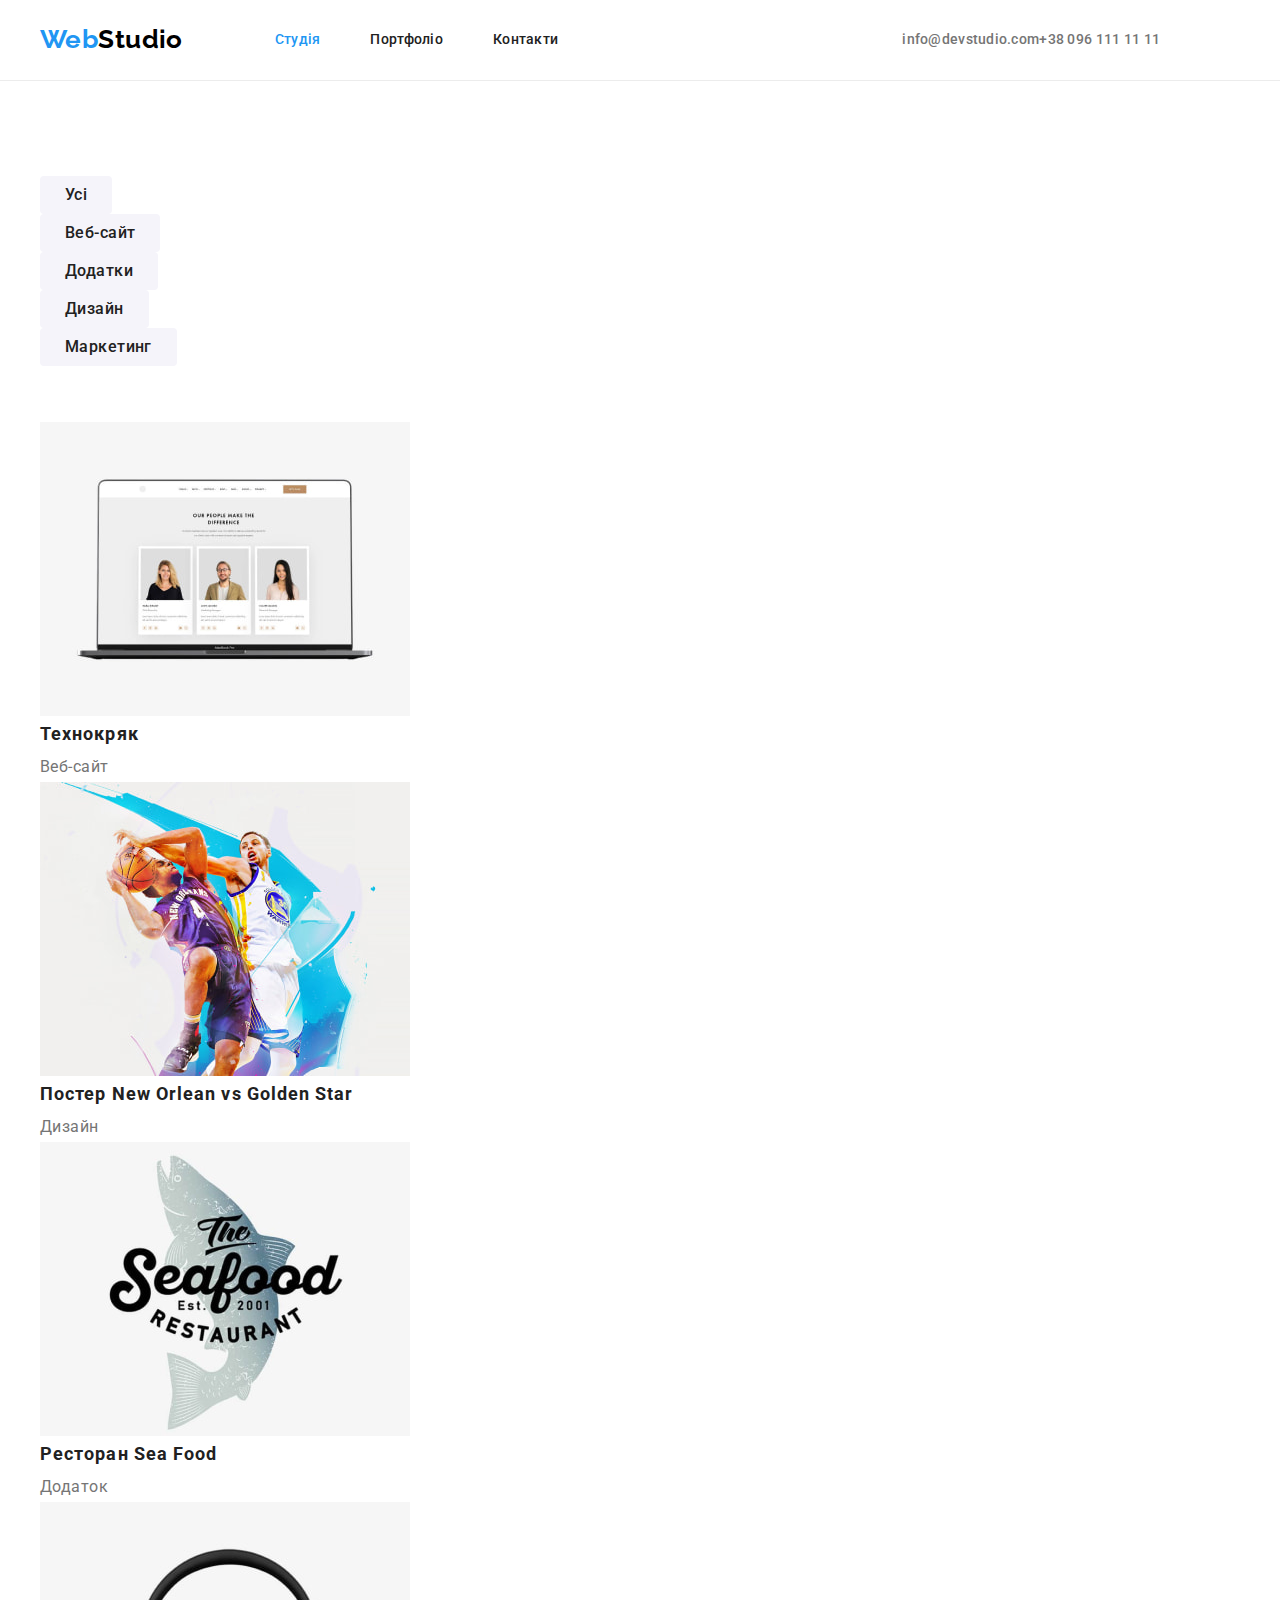
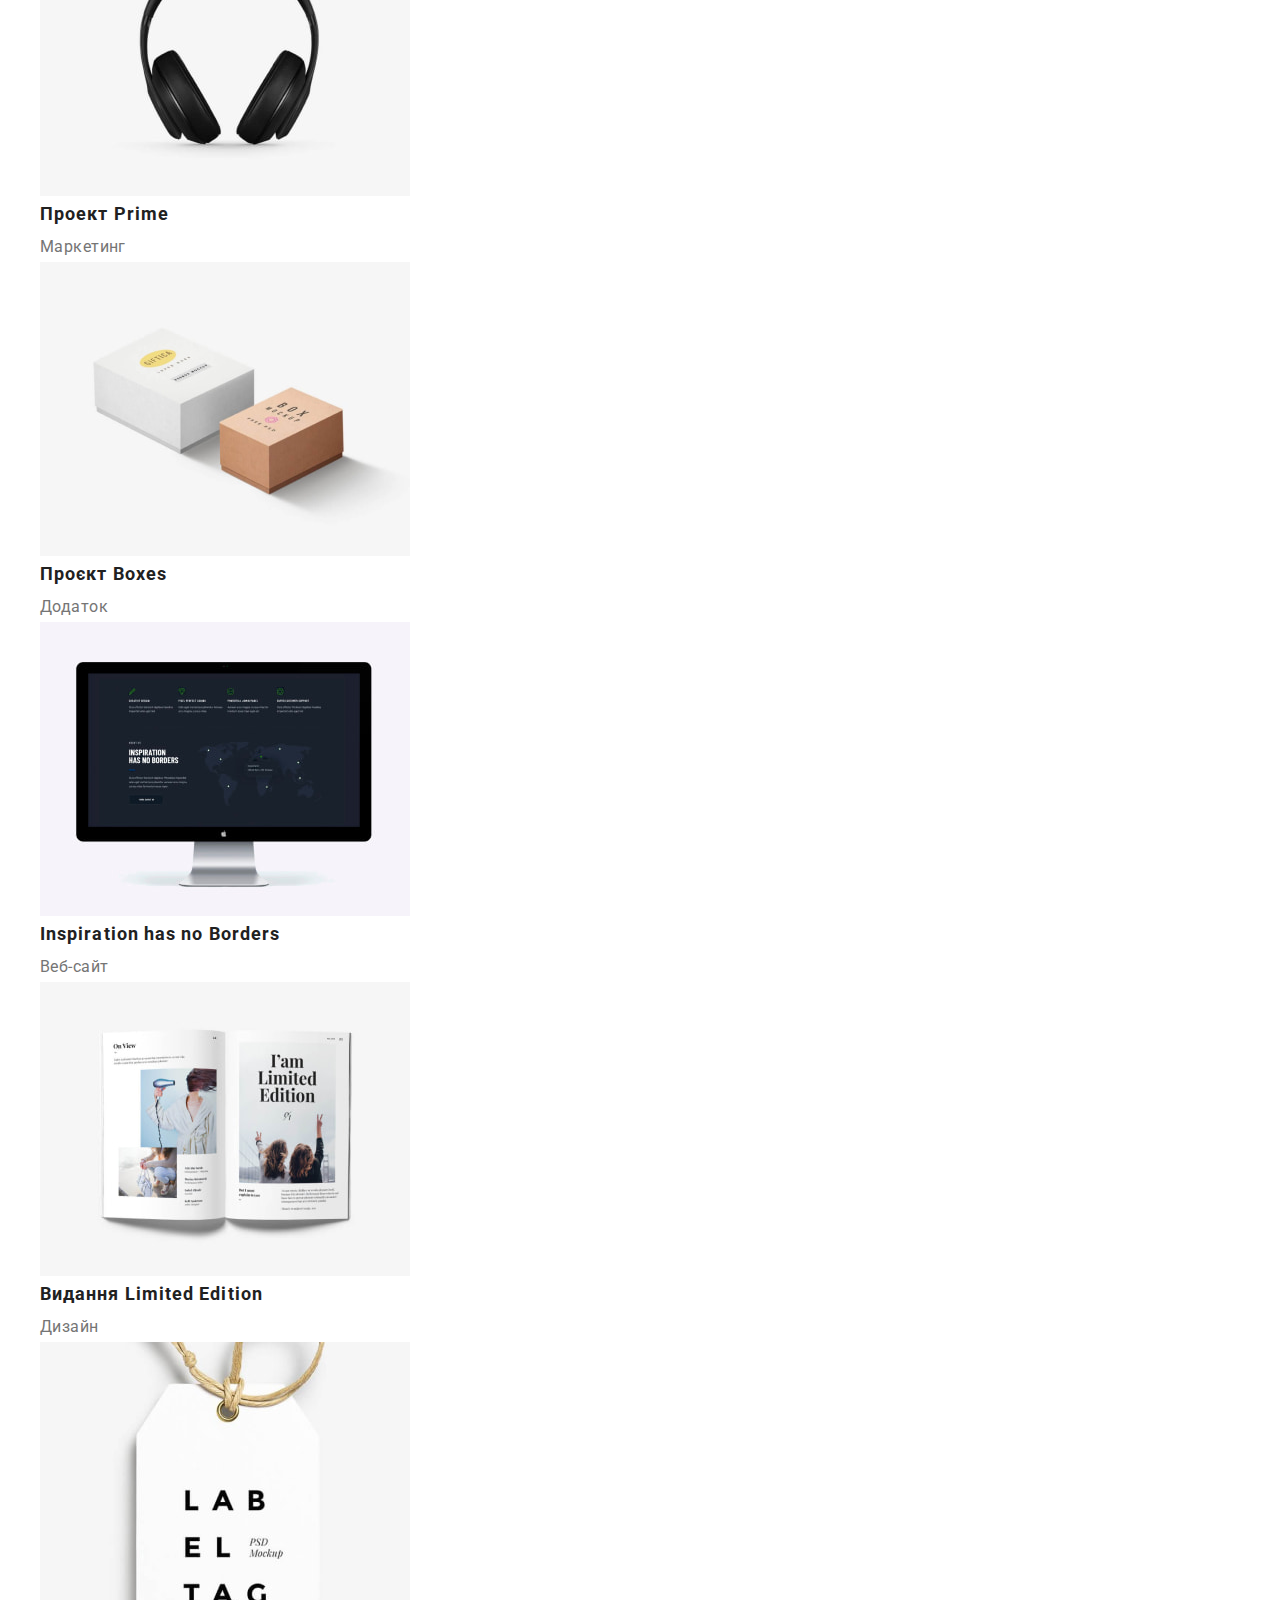
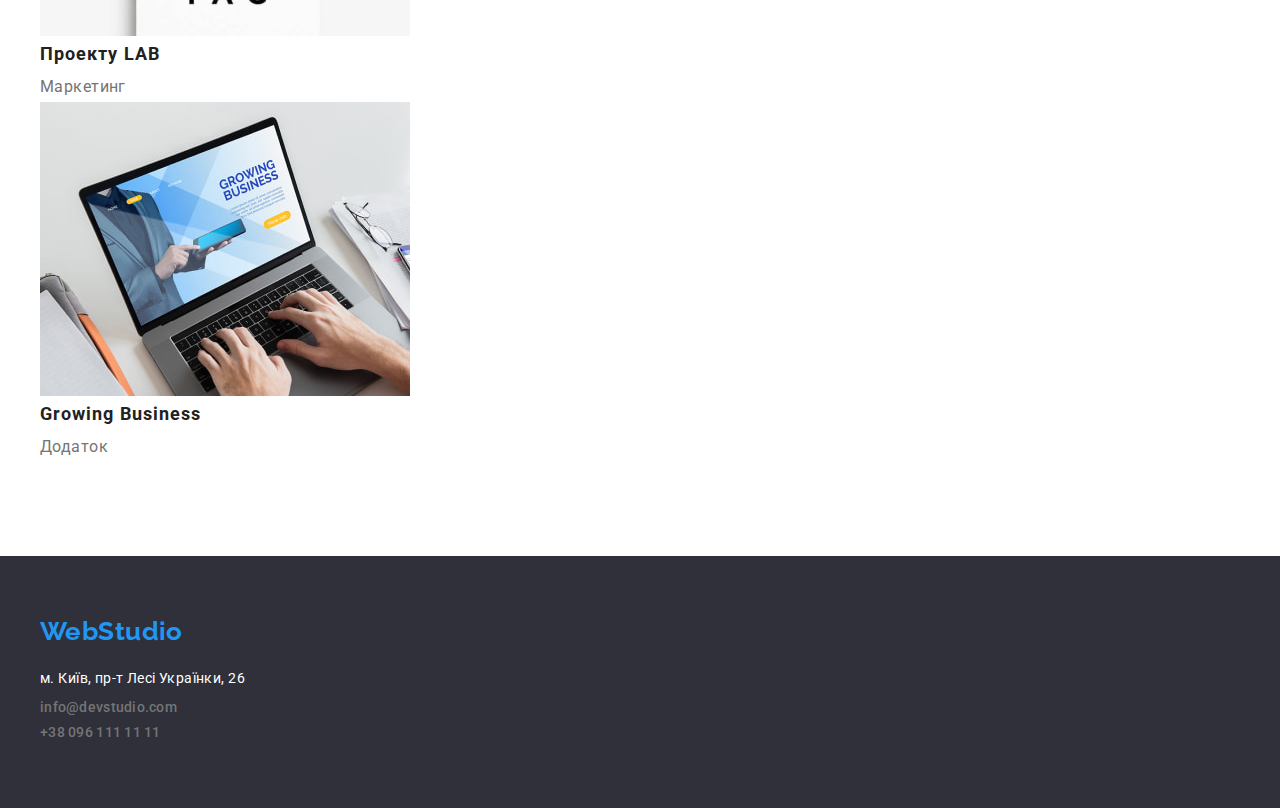
==== portfolio.html @ 32ff59e6 "git commit git push" ====
<!DOCTYPE html>
<html lang="uk-UA">
  <head>
    <meta charset="UTF-8" />
    <meta http-equiv="X-UA-Compatible" content="IE=edge" />
    <meta name="viewport" content="width=device-width, initial-scale=1.0" />
    <title>Portfolio</title>
    <link rel="stylesheet" href="https://cdnjs.cloudflare.com/ajax/libs/modern-normalize/1.1.0/modern-normalize.min.css">
    <link rel="stylesheet" href="./style-css.css" />
    <link rel="preconnect" href="https://fonts.googleapis.com" />
    <link rel="preconnect" href="https://fonts.gstatic.com" crossorigin />
    <link
      href="https://fonts.googleapis.com/css2?family=Raleway:wght@700&family=Roboto:wght@400;500;700;900&display=swap"
      rel="stylesheet"
    />
  </head>
  <body>
    <header class="header">
      <div class="container header-container">
      <nav class="navigation">
       <a href="index.html" class="link logo">Web<span class="header-logo">Studio</a>

        <ul class="list nav-list">
          <li class="nav-list-item"><a href="index.html" class="link nav-link current">Студія</a></li>
          <li class="nav-list-item"><a href="./portfolio.html" class="link nav-link">Портфоліо</a></li>
          <li> <a href="" class="link nav-link">Контакти</a></li>
         </ul> </nav>
                
      <ul class="list contacts-list">
        <li class="contacts-list-item"><a href="mailto:info@devstudio.com" class="link contacts-link">info@devstudio.com</a></li>
        <li><a href="tel:+380961111111" class="link contacts-link">+38 096 111 11 11</a></li>
      </ul>
      </div>
    </header>

    <main>
      <div class="container">
      <h1 class="visually-hidden">приклади робіт</h1>
      <section class="portfolio-section">
        <ul class="list buttons-list">
          <li>
            <button type="button" class="button portfolio-buttons">Усі</button>
          </li>
          <li>
            <button type="button" class="button portfolio-buttons">
              Веб-сайт
            </button>
          </li>
          <li>
            <button type="button" class="button portfolio-buttons">
              Додатки
            </button>
          </li>
          <li>
            <button type="button" class="button portfolio-buttons">
              Дизайн
            </button>
          </li>
          <li>
            <button type="button" class="button portfolio-buttons">
              Маркетинг
            </button>
          </li>
        </ul>

        <ul class="list img-list">
          <li>
            <a href="" class="link">
              <img
                src="./images-portfolio/web-site-tech-kriak.jpg"
                alt="Лого проекту Технокряк - відкритий ноутбук з картинками"
              />
               <h2 class="project-title">Технокряк</h2>
            <p class="project-type">Веб-сайт</p>
            </a>
           
          </li>
          <li>
            <a href="" class="link">
              <img
                src="./images-portfolio/desing-poster.jpg"
                alt="Постер New Orlean vs Golden Star"/> 
                <h2 class="project-title">Постер New Orlean vs Golden Star</h3>
            <p class="project-type">Дизайн</p>
          </a>
           
          </li>
          <li>
            <a href="" class="link">
              <img
                src="./images-portfolio/app-sea-food.jpg"
                alt="Лого ресторану Sea Food - риба"
            />
           <h2 class="project-title">Ресторан Sea Food</h2>
            <p class="project-type">Додаток</p>
          </a>
           
          </li>
          <li>
            <a href="" class="link">
              <img
                src="./images-portfolio/marketing-prime.jpg"
                alt="Лого проекту Prime - навушники"
            />
            <h2 class="project-title">Проект Prime</h2>
            <p class="project-type">Маркетинг</p>
          </a>
            
          </li>
          <li>
            <a href="" class="link">
              <img
                src="./images-portfolio/app-boxes.jpg"
                alt="Лого проекту Boxes - дві коробки"
            /><h2 class="project-title">Проєкт Boxes</h2>
            <p class="project-type">Додаток</p>
          </a>
            
          </li>
          <li>
            <a href="" class="link">
              <img
                src="./images-portfolio/web-site-inspiration.jpg"
                alt="Лого проекту Inspiration has no Borders - монітор"
              />
            <h2 class="project-title">Inspiration has no Borders</h2>
            <p class="project-type">Веб-сайт</p>
            </a>
          </li>
          <li>
            <a href="" class="link">
              <img
                src="./images-portfolio/desing-magazine.jpg"
                alt="Лого видання Limited Edition - розгорнутий випуск журналу"
              />
            <h2 class="project-title">Видання Limited Edition</h2>
            <p class="project-type">Дизайн</p>
            </a>
        
          </li>
          <li>
            <a href="" class="link">
              <img
                src="./images-portfolio/marketing-lab.jpg"
                alt="Лого проекту LAB - бейдж"
              />
            <h2 class="project-title">Проекту LAB</h2>
            <p class="project-type">Маркетинг</p>
            </a>
            
          </li>
          <li>
            <a href="" class="link">
              <img
                src="./images-portfolio/app-growing-bussines.jpg"
                alt="Лого проекту Growing Business - відкритий ноутбук"
              />
            <h2 class="project-title">Growing Business</h2>
            <p class="project-type">Додаток</p>
            </a>
           </li>
        </ul>
        </div>
      </section>
    </main>

   <footer class="footer">
      <div class="container"><a href="./index.html " class="link logo">Web<span class="footer-logo">Studio</span></a>
      <address>
        <ul class="list footer-list">
          <li>
            <a
              href="https://goo.gl/maps/CPtrU1FHBa2aNyZL9"
              target="_blank"
              rel="noopener noreferrer nofollow"
              class="link address-link"
              >м. Київ, пр-т Лесі Українки, 26
            </a>
          </li>
          <li><a href="mailto:info@devstudio.com" class="link contacts-link">info@devstudio.com</a></li>
          <li><a href="tel:+380961111111" class="link contacts-link">+38 096 111 11 11</a></li>
        </ul>
      </address>
    </div>
    </footer>
  </body>
</html>
---- style-css.css ----
:root {
  --main-text-color: #757575;
  --main-title-color: #212121;
  --secondary-elements-color: #2196f3;
  --dark-background-color: #2f303a;
  --header-background-color: #ffffff;
  --dark-text-color: #000000;
  --header-line-color: #ececec;
  --portfolio-buttons-color: #f5f4fa;
  --img-border-color: #eeeeee;
  --active-main-color: #188ce8;
  --feature-background-color: #f5f5f5;
}

html {
  box-sizing: border-box;
}

*,
*::before,
*::after {
  box-sizing: inherit;
}

body {
  font-family: "Roboto", sans-serif;
  letter-spacing: 0.03em;
  background-color: var(--header-background-color);
  color: var(--main-text-color);
  font-size: 14px;
  margin: 0;
}

p,
h1,
h2,
h3,
h4,
h5,
h6 {
  margin: 0;
}

ul {
  margin: 0;
  padding-left: 0;
}

address {
  font-style: normal;
  padding: 0;
  margin: 0;
}

img {
  display: block;
  max-width: 100%;
  height: auto;
}

.link {
  text-decoration: none;
}

.list {
  list-style: none;
  padding: 0;
  margin: 0;
}

.button {
  border: none;
  margin: 0;
}

.container {
  max-width: 1200px;
  margin: 0 auto;
}

.header {
  border-width: 0 0 1px 0;
  border-color: #ececec;
  border-style: solid;
}

.header .logo {
  padding-top: 24px;
  padding-bottom: 24px;
  margin-right: 92px;
}

.logo {
  font-family: "Raleway", sans-serif;
  font-style: normal;
  font-weight: 700;
  font-size: 26px;
  line-height: 1.19;
  display: inline-block;
  color: var(--secondary-elements-color);
}

.header-container {
  display: flex;
  height: 80px;
}

.navigation {
  display: flex;
}

.header-logo {
  color: var(--dark-text-color);
}

.nav-list {
  display: flex;
}

.nav-list .nav-list-item:last-child {
  margin-right: 0;
}

.nav-link {
  font-family: "Roboto", sans-serif;
  font-weight: 500;
  line-height: 1.14;
  letter-spacing: 0.02em;
  color: var(--main-title-color);
  display: block;
  padding-top: 32px;
  padding-bottom: 32px;
}

.nav-link:hover,
.nav-link:focus {
  color: var(--secondary-elements-color);
}

.nav-list-item {
  margin-right: 50px;
}

.current {
  color: var(--secondary-elements-color);
}

.contacts-link {
  display: flex;
  font-family: "Roboto";
  font-style: normal;
  font-weight: 500;
  line-height: 1.14;
  letter-spacing: 0.02em;
  color: var(--main-text-color);
}

.header .contacts-link {
  padding-top: 32px;
  padding-bottom: 32px;
  margin: 0;
}
.contacts-link:hover,
.contacts-link:focus {
  color: var(--secondary-elements-color);
}

.contacts-list {
  display: flex;
  margin-left: 344px;
}

.contacts-link-item:first-child {
  margin-right: 50px;
}

.hero {
  text-align: center;
  margin-top: 0;
  padding-top: 200px;
  padding-bottom: 200px;
  background: var(--dark-background-color);
}

.hero-title {
  font-family: "Roboto";
  font-weight: 900;
  font-size: 44px;
  text-transform: uppercase;
  margin: 0 auto;
  line-height: 1.36;
  letter-spacing: 0.06em;
  width: 696px;
  color: var(--header-background-color);
}

.hero-button {
  font-family: inherit;
  font-weight: 700;
  font-size: 16px;
  display: inline-block;
  cursor: pointer;
  letter-spacing: 0.06em;
  line-height: 1.87;
  padding: 10px 32px;
  margin-top: 30px;
  min-width: 213px;
  border-radius: 4px;
  box-shadow: 0px 4px 4px rgba(0, 0, 0, 0.15);
  background: var(--secondary-elements-color);
  color: var(--header-background-color);
}

.hero-button:hover,
.hero-button:focus {
  background-color: var(--active-main-color);
}

.visually-hidden {
  position: absolute;
  white-space: nowrap;
  width: 1px;
  height: 1px;
  overflow: hidden;
  border: 0;
  padding: 0;
  clip: rect(0 0 0 0);
  clip-path: inset(50%);
  margin: -1px;
}

.feature-title {
  font-weight: 700;
  line-height: 1.14;
  text-transform: uppercase;
  color: var(--main-title-color);
  font-size: 14px;
  margin-top: 0;
  margin-bottom: 10px;
}

.feature-list {
  margin-top: 94px;
  margin-bottom: 118px;
  display: flex;
}

.feature-list > li {
  margin-right: 30px;
}

.feature-paragraph {
  line-height: 1.71;
  margin-top: 0;
  margin-bottom: 0;
  width: 270px;
  height: 48px;
}

.feature-paragraph {
  width: 270px;
}

.feature-paragraph-biggest {
  width: 270px;
  height: 72px;
}

.what_we_do-title {
  text-align: center;
  font-weight: 700;
  font-size: 36px;
  line-height: 1.16;
  color: var(--main-title-color);
  margin-top: 94px;
  margin-bottom: 50px;
}

.what_we_do-img-list {
  display: flex;
  margin-bottom: 118px;
  gap: 30px;
}

.section-team {
  background: var(--portfolio-buttons-color);
  padding-top: 94px;
  padding-bottom: 94px;
}

.team-title {
  font-weight: 700;
  font-size: 36px;
  line-height: 1.16;
  text-align: center;
  color: var(--main-title-color);
  margin-top: 0;
  margin-bottom: 50px;
}

.team-list {
  display: flex;
  text-align: center;
  gap: 30px;
}

.team-list-item {
  box-shadow: 0px 1px 3px rgba(0, 0, 0, 0.12), 0px 1px 1px rgba(0, 0, 0, 0.14),
    0px 2px 1px rgba(0, 0, 0, 0.2);
  border-radius: 0px 0px 4px 4px;
  background-color: var(--header-background-color);
}

.team-name {
  font-weight: 500;
  font-size: 16px;
  line-height: 1.18;
  margin-top: 30px;
  margin-bottom: 10px;
  color: var(--main-title-color);
}
.team-position {
  font-size: 16px;
  line-height: 1.18;
  margin-bottom: 30px;
}

.footer {
  min-height: 252px;
  background-color: var(--dark-background-color);
}

.address-link {
  line-height: 1.71;
  color: var(--header-background-color);
}

.address-link:hover,
.ddress-link:active {
  color: var(--secondary-elements-color);
}

.buttons-list {
  margin-top: 95px;
  margin-bottom: 0;
}

.portfolio-buttons {
  background: var(--portfolio-buttons-color);
  color: var(--main-title-color);
  border-radius: 4px;
  font-style: inherit;
  font-family: inherit;
  font-weight: 500;
  font-size: 16px;
  line-height: 1.62;
  letter-spacing: inherit;
  cursor: pointer;
  padding: 6px 22px;
}

.portfolio-buttons:first-child {
  padding: 6px 25px;
}

.portfolio-buttons:hover,
.portfolio-buttons:focus {
  background-color: var(--secondary-elements-color);
  color: var(--header-background-color);
}

.portfolio-section {
  background: var(--header-background-color);
}

.img-list {
  margin-top: 56px;
  margin-bottom: 94px;
}

.project-title {
  font-weight: 700;
  font-size: 18px;
  line-height: 2;
  letter-spacing: 0.06em;
  color: var(--main-title-color);
}

.project-type {
  font-size: 16px;
  line-height: 1.88;
  color: var(--main-text-color);
}

.footer .logo {
  padding-top: 60px;
  padding-bottom: 11px;
}

.part-logo-white {
  color: var(--header-background-color);
}

.footer-list > li {
  padding-top: 9px;
}
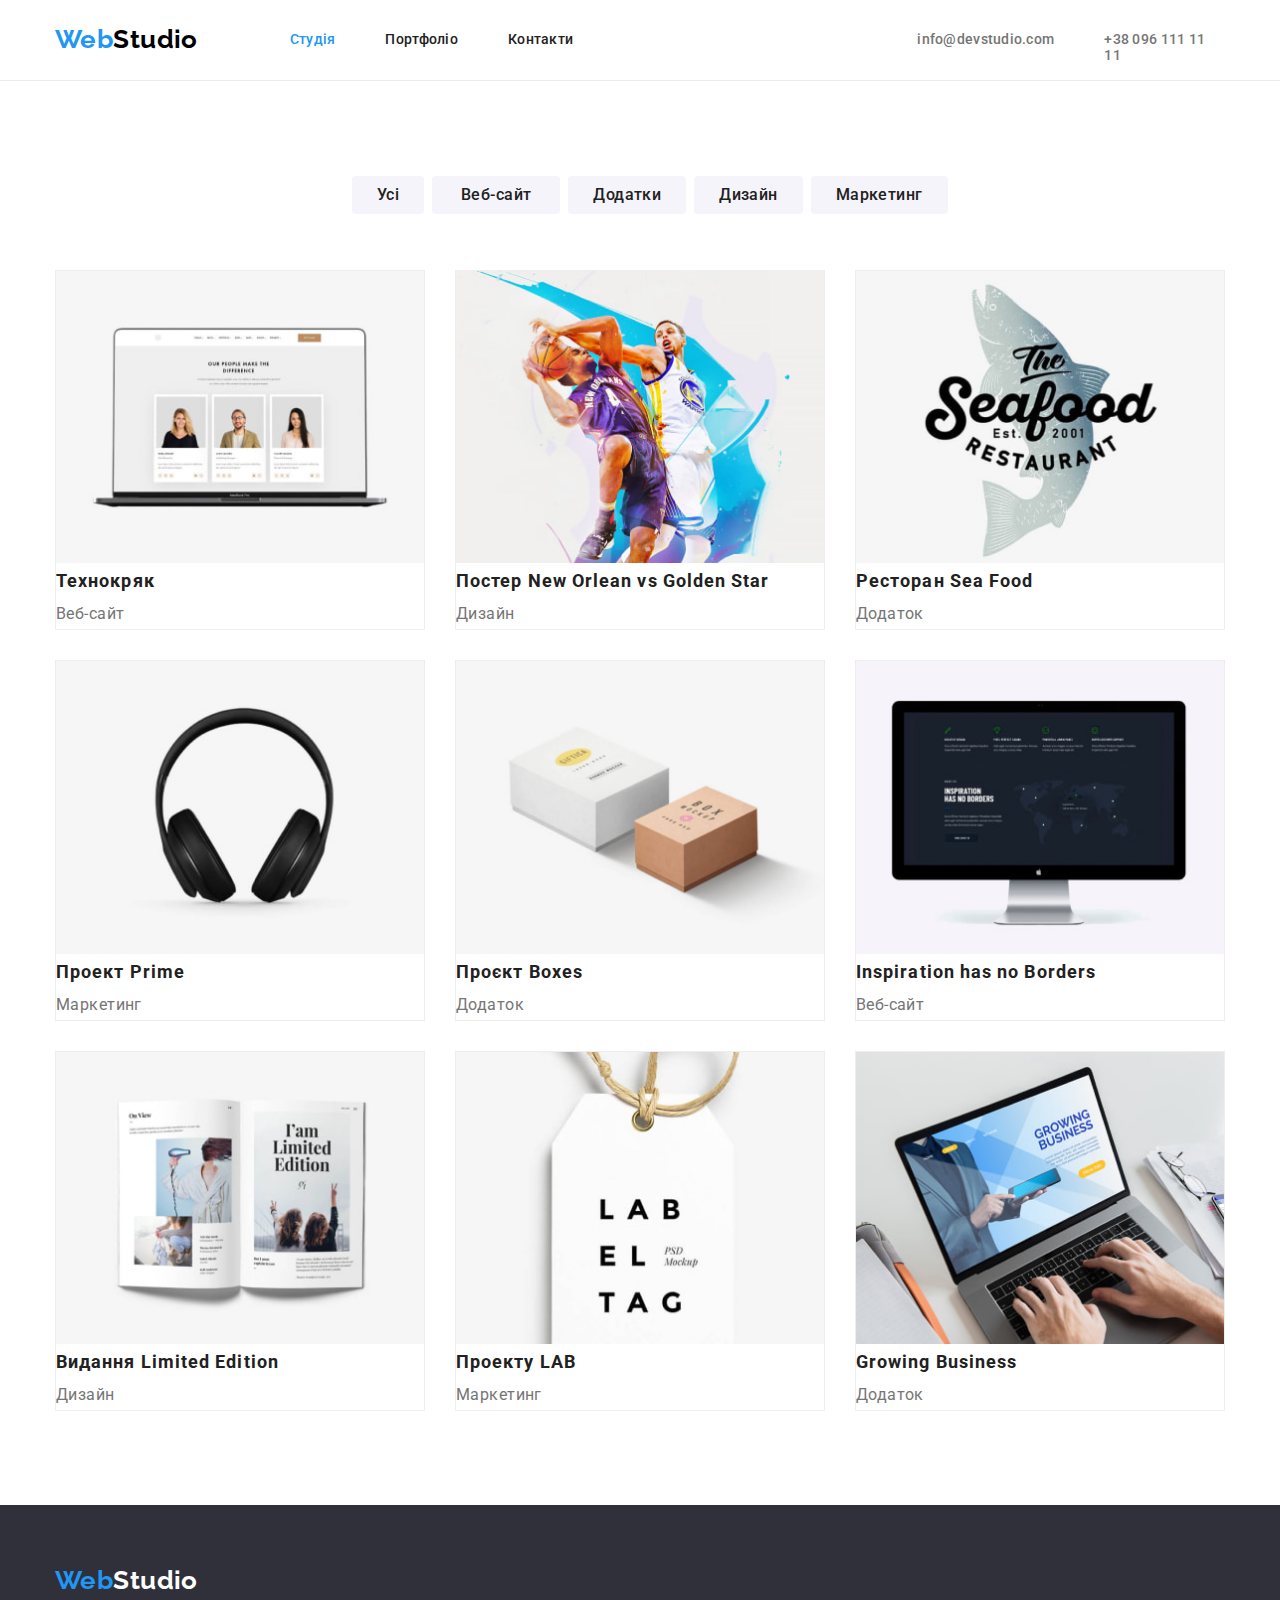
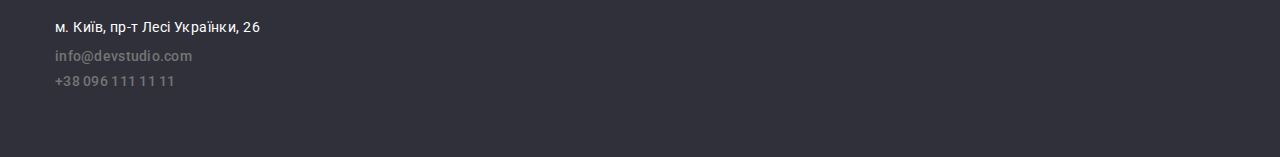
==== commit 97695032: "git commit git push" ====
--- a/portfolio.html
+++ b/portfolio.html
@@ -15,7 +15,7 @@
     />
   </head>
   <body>
-    <header class="header">
+   <header class="header">
       <div class="container header-container">
       <nav class="navigation">
        <a href="index.html" class="link logo">Web<span class="header-logo">Studio</a>
@@ -23,12 +23,12 @@
         <ul class="list nav-list">
           <li class="nav-list-item"><a href="index.html" class="link nav-link current">Студія</a></li>
           <li class="nav-list-item"><a href="./portfolio.html" class="link nav-link">Портфоліо</a></li>
-          <li> <a href="" class="link nav-link">Контакти</a></li>
+          <li class="nav-list-item"> <a href="" class="link nav-link">Контакти</a></li>
          </ul> </nav>
                 
       <ul class="list contacts-list">
-        <li class="contacts-list-item"><a href="mailto:info@devstudio.com" class="link contacts-link">info@devstudio.com</a></li>
-        <li><a href="tel:+380961111111" class="link contacts-link">+38 096 111 11 11</a></li>
+        <li class="contacts-link-item"><a href="mailto:info@devstudio.com" class="link contacts-link ">info@devstudio.com</a></li>
+        <li class="contacts-link-item"><a href="tel:+380961111111" class="link contacts-link">+38 096 111 11 11</a></li>
       </ul>
       </div>
     </header>
@@ -42,9 +42,7 @@
             <button type="button" class="button portfolio-buttons">Усі</button>
           </li>
           <li>
-            <button type="button" class="button portfolio-buttons">
-              Веб-сайт
-            </button>
+            <button type="button" class="button portfolio-buttons button-web-site">Веб-сайт</button>
           </li>
           <li>
             <button type="button" class="button portfolio-buttons">
@@ -64,97 +62,101 @@
         </ul>
 
         <ul class="list img-list">
-          <li>
-            <a href="" class="link">
+          <li class="img-list-item">
+            <a href="" class="link img">
               <img
                 src="./images-portfolio/web-site-tech-kriak.jpg"
                 alt="Лого проекту Технокряк - відкритий ноутбук з картинками"
-              />
+                width="370"/>
                <h2 class="project-title">Технокряк</h2>
             <p class="project-type">Веб-сайт</p>
             </a>
            
           </li>
-          <li>
+          <li class="img-list-item">
             <a href="" class="link">
               <img
                 src="./images-portfolio/desing-poster.jpg"
-                alt="Постер New Orlean vs Golden Star"/> 
+                alt="Постер New Orlean vs Golden Star"
+                width="370"/> 
                 <h2 class="project-title">Постер New Orlean vs Golden Star</h3>
             <p class="project-type">Дизайн</p>
           </a>
            
           </li>
-          <li>
+          <li class="img-list-item">
             <a href="" class="link">
               <img
                 src="./images-portfolio/app-sea-food.jpg"
                 alt="Лого ресторану Sea Food - риба"
+                 width="370"
             />
            <h2 class="project-title">Ресторан Sea Food</h2>
             <p class="project-type">Додаток</p>
           </a>
            
           </li>
-          <li>
+          <li  class="img-list-item">
             <a href="" class="link">
               <img
                 src="./images-portfolio/marketing-prime.jpg"
                 alt="Лого проекту Prime - навушники"
+                 width="370"
             />
             <h2 class="project-title">Проект Prime</h2>
             <p class="project-type">Маркетинг</p>
           </a>
             
           </li>
-          <li>
+          <li class="img-list-item">
             <a href="" class="link">
               <img
                 src="./images-portfolio/app-boxes.jpg"
                 alt="Лого проекту Boxes - дві коробки"
-            /><h2 class="project-title">Проєкт Boxes</h2>
+                 width="370"/>
+                 <h2 class="project-title">Проєкт Boxes</h2>
             <p class="project-type">Додаток</p>
           </a>
             
           </li>
-          <li>
+          <li class="img-list-item">
             <a href="" class="link">
               <img
                 src="./images-portfolio/web-site-inspiration.jpg"
                 alt="Лого проекту Inspiration has no Borders - монітор"
-              />
+                 width="370"/>
             <h2 class="project-title">Inspiration has no Borders</h2>
             <p class="project-type">Веб-сайт</p>
             </a>
           </li>
-          <li>
+          <li class="img-list-item">
             <a href="" class="link">
               <img
                 src="./images-portfolio/desing-magazine.jpg"
                 alt="Лого видання Limited Edition - розгорнутий випуск журналу"
-              />
+               width="370"/>
             <h2 class="project-title">Видання Limited Edition</h2>
             <p class="project-type">Дизайн</p>
             </a>
         
           </li>
-          <li>
+          <li class="img-list-item">
             <a href="" class="link">
               <img
                 src="./images-portfolio/marketing-lab.jpg"
                 alt="Лого проекту LAB - бейдж"
-              />
+               width="370"/>
             <h2 class="project-title">Проекту LAB</h2>
             <p class="project-type">Маркетинг</p>
             </a>
             
           </li>
-          <li>
+          <li class="img-list-item">
             <a href="" class="link">
               <img
                 src="./images-portfolio/app-growing-bussines.jpg"
                 alt="Лого проекту Growing Business - відкритий ноутбук"
-              />
+               width="370"/>
             <h2 class="project-title">Growing Business</h2>
             <p class="project-type">Додаток</p>
             </a>
@@ -164,18 +166,15 @@
       </section>
     </main>
 
-   <footer class="footer">
-      <div class="container"><a href="./index.html " class="link logo">Web<span class="footer-logo">Studio</span></a>
+      <footer class="footer">
+      <div class="container">
+        <a href="./index.html " class="link logo">Web<span class="part-logo-white">Studio</span></a>
       <address>
         <ul class="list footer-list">
           <li>
-            <a
-              href="https://goo.gl/maps/CPtrU1FHBa2aNyZL9"
-              target="_blank"
+            <a href="https://goo.gl/maps/CPtrU1FHBa2aNyZL9" target="_blank"
               rel="noopener noreferrer nofollow"
-              class="link address-link"
-              >м. Київ, пр-т Лесі Українки, 26
-            </a>
+              class="link address-link" >м. Київ, пр-т Лесі Українки, 26</a>
           </li>
           <li><a href="mailto:info@devstudio.com" class="link contacts-link">info@devstudio.com</a></li>
           <li><a href="tel:+380961111111" class="link contacts-link">+38 096 111 11 11</a></li>
--- a/style-css.css
+++ b/style-css.css
@@ -76,8 +76,10 @@
 .container {
   max-width: 1200px;
   margin: 0 auto;
-}
-
+  padding: 0 15px;
+}
+
+/*------------HEADER--------------*/
 .header {
   border-width: 0 0 1px 0;
   border-color: #ececec;
@@ -173,6 +175,8 @@
 .contacts-link-item:first-child {
   margin-right: 50px;
 }
+
+/*----------------HERO-------------------*/
 
 .hero {
   text-align: center;
@@ -229,6 +233,8 @@
   margin: -1px;
 }
 
+/*----------SECTION-FEATURE---------*/
+
 .feature-title {
   font-weight: 700;
   line-height: 1.14;
@@ -266,6 +272,8 @@
   height: 72px;
 }
 
+/*------------SECTION-WHAT-WE-DO------------*/
+
 .what_we_do-title {
   text-align: center;
   font-weight: 700;
@@ -281,6 +289,8 @@
   margin-bottom: 118px;
   gap: 30px;
 }
+
+/*------------SECTION-TEAM------------*/
 
 .section-team {
   background: var(--portfolio-buttons-color);
@@ -325,6 +335,8 @@
   margin-bottom: 30px;
 }
 
+/*--------------FOOTER---------*/
+
 .footer {
   min-height: 252px;
   background-color: var(--dark-background-color);
@@ -340,9 +352,31 @@
   color: var(--secondary-elements-color);
 }
 
+.footer .logo {
+  padding-top: 60px;
+  padding-bottom: 11px;
+}
+
+.part-logo-white {
+  color: var(--header-background-color);
+}
+
+.footer-list > li {
+  padding-top: 9px;
+}
+
+/*--------------PORTFOLIO------------*/
+
+.portfolio-section {
+  margin-left: auto;
+  margin-right: auto;
+  background: var(--header-background-color);
+}
+
 .buttons-list {
   margin-top: 95px;
   margin-bottom: 0;
+  display: flex;
 }
 
 .portfolio-buttons {
@@ -359,6 +393,16 @@
   padding: 6px 22px;
 }
 
+.buttons-list {
+  align-items: center;
+  margin-left: 297px;
+  margin-right: 298px;
+}
+
+.button-web-site {
+  min-width: 128px;
+}
+
 .portfolio-buttons:first-child {
   padding: 6px 25px;
 }
@@ -369,13 +413,25 @@
   color: var(--header-background-color);
 }
 
-.portfolio-section {
-  background: var(--header-background-color);
+.portfolio-buttons {
+  margin-right: 8px;
+  height: 38px;
 }
 
 .img-list {
   margin-top: 56px;
   margin-bottom: 94px;
+}
+
+.img-list-item {
+  border: 1px solid #eeeeee;
+  flex-basis: calc((100% - 60px) / 3);
+}
+
+.img-list {
+  display: flex;
+  gap: 30px;
+  flex-wrap: wrap;
 }
 
 .project-title {
@@ -391,16 +447,3 @@
   line-height: 1.88;
   color: var(--main-text-color);
 }
-
-.footer .logo {
-  padding-top: 60px;
-  padding-bottom: 11px;
-}
-
-.part-logo-white {
-  color: var(--header-background-color);
-}
-
-.footer-list > li {
-  padding-top: 9px;
-}
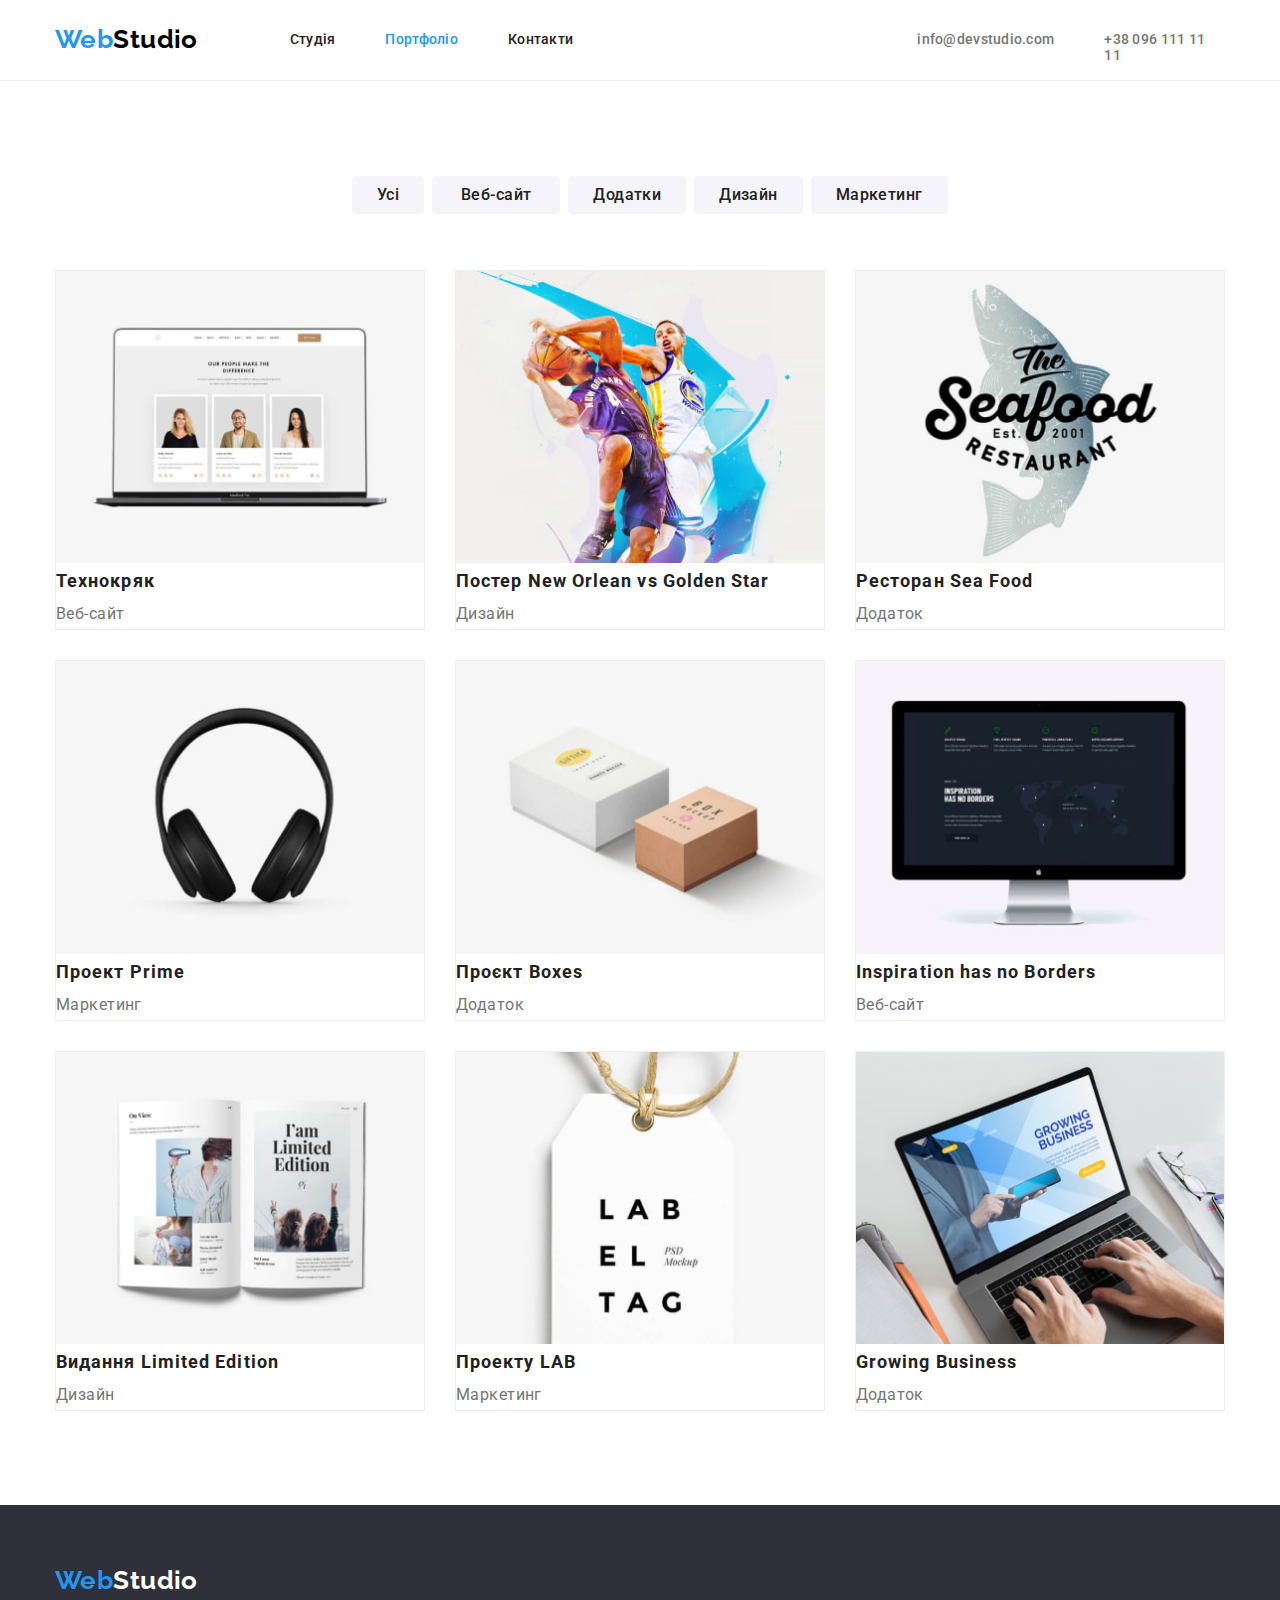
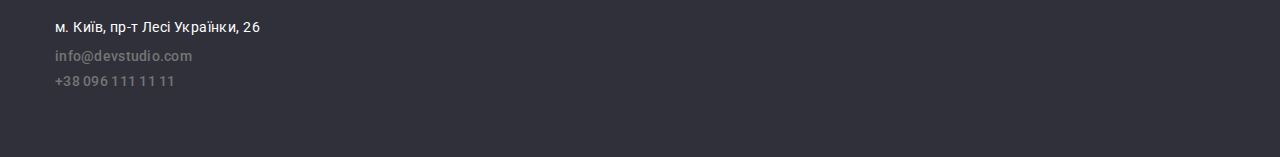
==== commit 4e5b6a55: "git commit git push" ====
--- a/portfolio.html
+++ b/portfolio.html
@@ -21,8 +21,8 @@
        <a href="index.html" class="link logo">Web<span class="header-logo">Studio</a>
 
         <ul class="list nav-list">
-          <li class="nav-list-item"><a href="index.html" class="link nav-link current">Студія</a></li>
-          <li class="nav-list-item"><a href="./portfolio.html" class="link nav-link">Портфоліо</a></li>
+          <li class="nav-list-item"><a href="index.html" class="link nav-link ">Студія</a></li>
+          <li class="nav-list-item"><a href="./portfolio.html" class="link nav-link current">Портфоліо</a></li>
           <li class="nav-list-item"> <a href="" class="link nav-link">Контакти</a></li>
          </ul> </nav>
                 
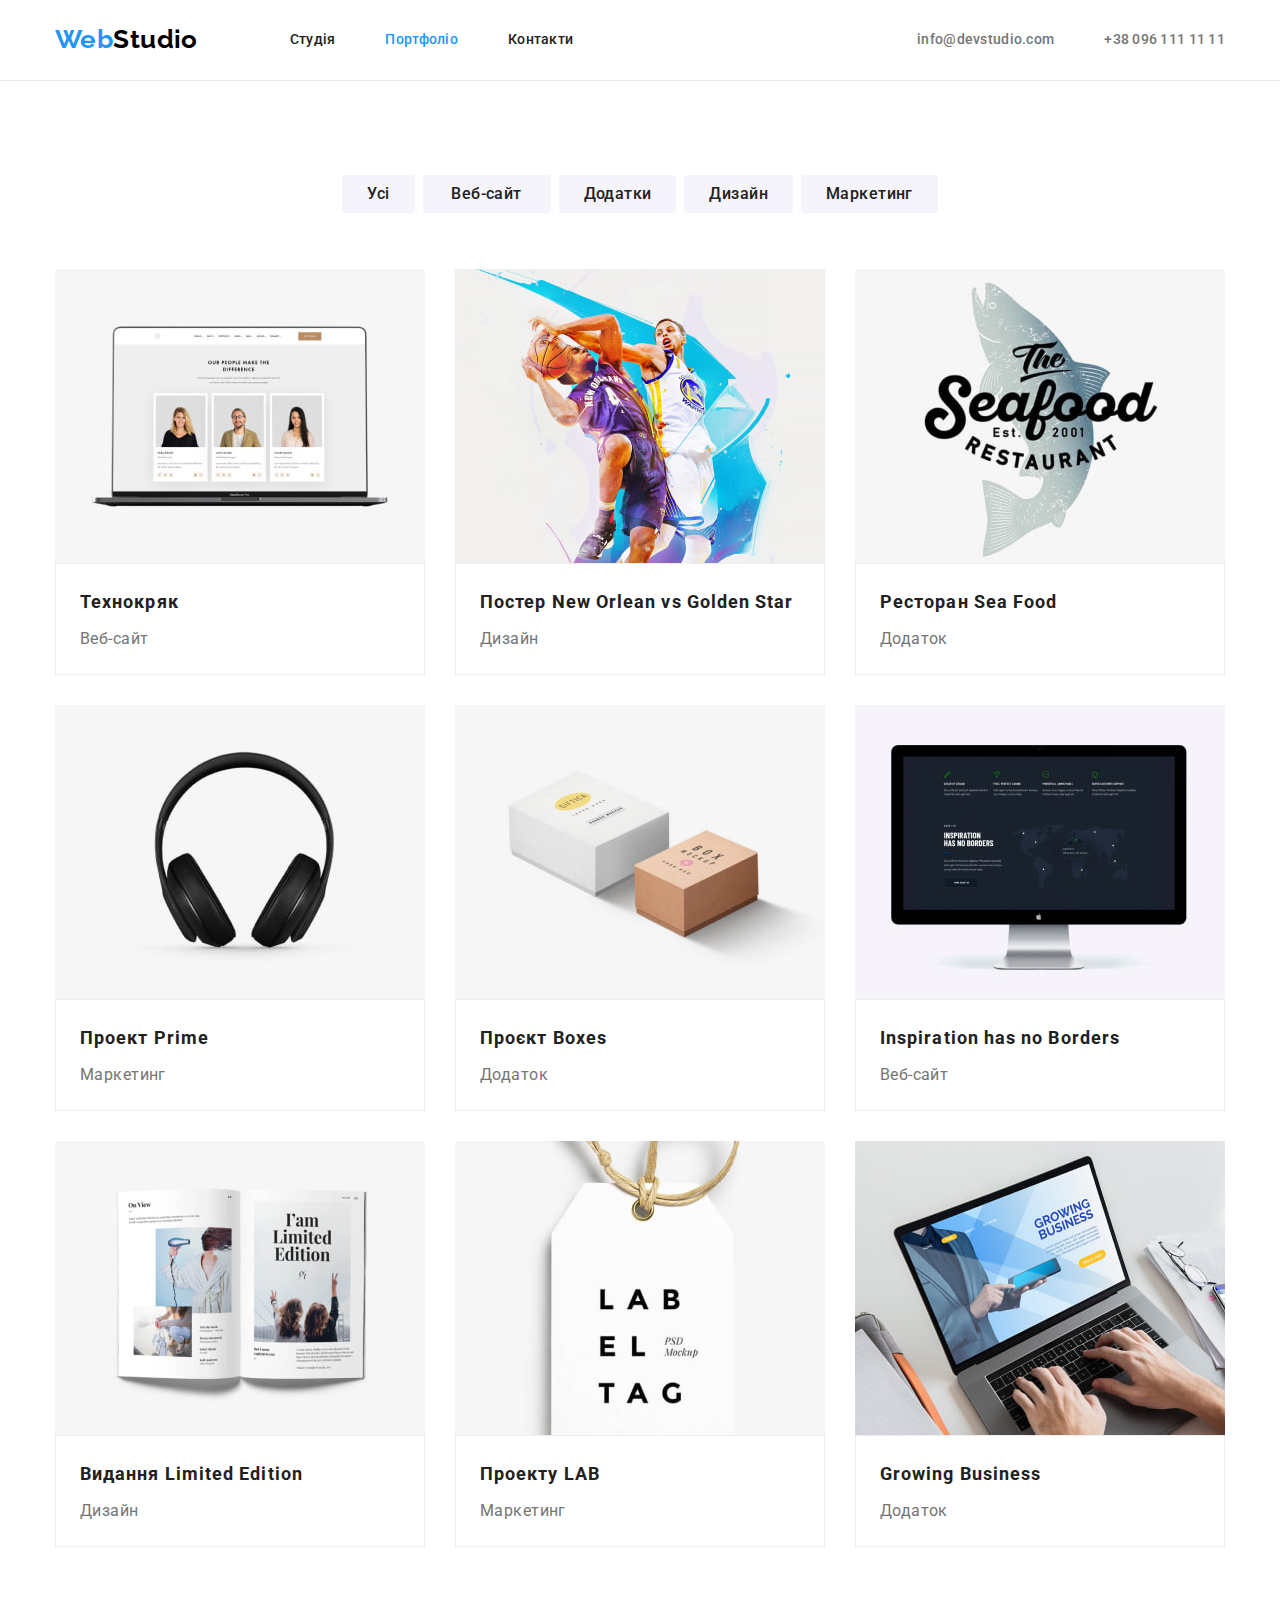
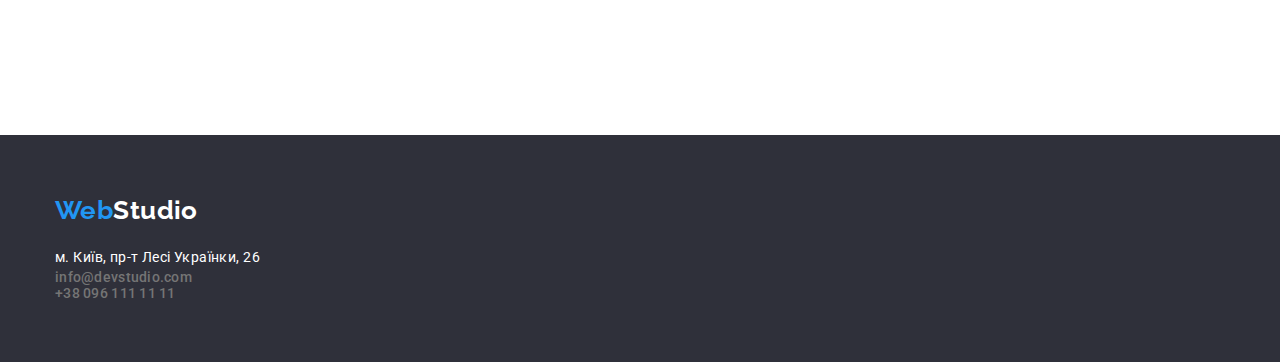
==== commit 87048924: "git commit git push" ====
--- a/portfolio.html
+++ b/portfolio.html
@@ -15,9 +15,10 @@
     />
   </head>
   <body>
+   
    <header class="header">
-      <div class="container header-container">
-      <nav class="navigation">
+     <div class="container header-container">
+     <nav class="navigation">
        <a href="index.html" class="link logo">Web<span class="header-logo">Studio</a>
 
         <ul class="list nav-list">
@@ -34,27 +35,27 @@
     </header>
 
     <main>
+        <section class="portfolio-section section">
       <div class="container">
-      <h1 class="visually-hidden">приклади робіт</h1>
-      <section class="portfolio-section">
-        <ul class="list buttons-list">
-          <li>
+            <h1 class="visually-hidden">приклади робіт</h1>
+       <ul class="list buttons-list">
+          <li class="buttons-list-item">
             <button type="button" class="button portfolio-buttons">Усі</button>
           </li>
-          <li>
+          <li class="buttons-list-item">
             <button type="button" class="button portfolio-buttons button-web-site">Веб-сайт</button>
           </li>
-          <li>
+          <li class="buttons-list-item">
             <button type="button" class="button portfolio-buttons">
               Додатки
             </button>
           </li>
-          <li>
+          <li class="buttons-list-item">
             <button type="button" class="button portfolio-buttons">
               Дизайн
             </button>
           </li>
-          <li>
+          <li class="buttons-list-item">
             <button type="button" class="button portfolio-buttons">
               Маркетинг
             </button>
@@ -68,8 +69,8 @@
                 src="./images-portfolio/web-site-tech-kriak.jpg"
                 alt="Лого проекту Технокряк - відкритий ноутбук з картинками"
                 width="370"/>
-               <h2 class="project-title">Технокряк</h2>
-            <p class="project-type">Веб-сайт</p>
+               <div class="project-description"><h2 class="project-title">Технокряк</h2>
+            <p class="project-type">Веб-сайт</p></div>
             </a>
            
           </li>
@@ -79,8 +80,8 @@
                 src="./images-portfolio/desing-poster.jpg"
                 alt="Постер New Orlean vs Golden Star"
                 width="370"/> 
-                <h2 class="project-title">Постер New Orlean vs Golden Star</h3>
-            <p class="project-type">Дизайн</p>
+                <div class="project-description"><h2 class="project-title">Постер New Orlean vs Golden Star</h3>
+            <p class="project-type">Дизайн</p></div>
           </a>
            
           </li>
@@ -91,8 +92,8 @@
                 alt="Лого ресторану Sea Food - риба"
                  width="370"
             />
-           <h2 class="project-title">Ресторан Sea Food</h2>
-            <p class="project-type">Додаток</p>
+          <div class="project-description"> <h2 class="project-title">Ресторан Sea Food</h2>
+            <p class="project-type">Додаток</p></div>
           </a>
            
           </li>
@@ -101,10 +102,9 @@
               <img
                 src="./images-portfolio/marketing-prime.jpg"
                 alt="Лого проекту Prime - навушники"
-                 width="370"
-            />
-            <h2 class="project-title">Проект Prime</h2>
-            <p class="project-type">Маркетинг</p>
+                 width="370"/>
+           <div class="project-description"> <h2 class="project-title">Проект Prime</h2>
+            <p class="project-type">Маркетинг</p></div>
           </a>
             
           </li>
@@ -114,8 +114,8 @@
                 src="./images-portfolio/app-boxes.jpg"
                 alt="Лого проекту Boxes - дві коробки"
                  width="370"/>
-                 <h2 class="project-title">Проєкт Boxes</h2>
-            <p class="project-type">Додаток</p>
+                 <div class="project-description"><h2 class="project-title">Проєкт Boxes</h2>
+            <p class="project-type">Додаток</p></div>
           </a>
             
           </li>
@@ -125,8 +125,8 @@
                 src="./images-portfolio/web-site-inspiration.jpg"
                 alt="Лого проекту Inspiration has no Borders - монітор"
                  width="370"/>
-            <h2 class="project-title">Inspiration has no Borders</h2>
-            <p class="project-type">Веб-сайт</p>
+           <div class="project-description"> <h2 class="project-title">Inspiration has no Borders</h2>
+            <p class="project-type">Веб-сайт</p> </div>
             </a>
           </li>
           <li class="img-list-item">
@@ -135,8 +135,8 @@
                 src="./images-portfolio/desing-magazine.jpg"
                 alt="Лого видання Limited Edition - розгорнутий випуск журналу"
                width="370"/>
-            <h2 class="project-title">Видання Limited Edition</h2>
-            <p class="project-type">Дизайн</p>
+            <div class="project-description"><h2 class="project-title">Видання Limited Edition</h2>
+            <p class="project-type">Дизайн</p></div>
             </a>
         
           </li>
@@ -146,8 +146,8 @@
                 src="./images-portfolio/marketing-lab.jpg"
                 alt="Лого проекту LAB - бейдж"
                width="370"/>
-            <h2 class="project-title">Проекту LAB</h2>
-            <p class="project-type">Маркетинг</p>
+            <div class="project-description"><h2 class="project-title">Проекту LAB</h2>
+            <p class="project-type">Маркетинг</p></div>
             </a>
             
           </li>
@@ -157,8 +157,8 @@
                 src="./images-portfolio/app-growing-bussines.jpg"
                 alt="Лого проекту Growing Business - відкритий ноутбук"
                width="370"/>
-            <h2 class="project-title">Growing Business</h2>
-            <p class="project-type">Додаток</p>
+            <div class="project-description"><h2 class="project-title">Growing Business</h2>
+            <p class="project-type">Додаток</p></div>
             </a>
            </li>
         </ul>
--- a/style-css.css
+++ b/style-css.css
@@ -41,11 +41,6 @@
   margin: 0;
 }
 
-ul {
-  margin: 0;
-  padding-left: 0;
-}
-
 address {
   font-style: normal;
   padding: 0;
@@ -71,12 +66,18 @@
 .button {
   border: none;
   margin: 0;
+  cursor: pointer;
+  border-radius: 4px;
 }
 
 .container {
-  max-width: 1200px;
+  width: 1200px;
   margin: 0 auto;
   padding: 0 15px;
+}
+.section {
+  padding-top: 94px;
+  padding-bottom: 94px;
 }
 
 /*------------HEADER--------------*/
@@ -169,7 +170,7 @@
 
 .contacts-list {
   display: flex;
-  margin-left: 344px;
+  margin-left: auto;
 }
 
 .contacts-link-item:first-child {
@@ -180,7 +181,6 @@
 
 .hero {
   text-align: center;
-  margin-top: 0;
   padding-top: 200px;
   padding-bottom: 200px;
   background: var(--dark-background-color);
@@ -199,17 +199,16 @@
 }
 
 .hero-button {
-  font-family: inherit;
+  font-family: "Roboto", sans-serif;
   font-weight: 700;
   font-size: 16px;
-  display: inline-block;
+  align-items: center;
   cursor: pointer;
   letter-spacing: 0.06em;
   line-height: 1.87;
   padding: 10px 32px;
+  min-width: 213px;
   margin-top: 30px;
-  min-width: 213px;
-  border-radius: 4px;
   box-shadow: 0px 4px 4px rgba(0, 0, 0, 0.15);
   background: var(--secondary-elements-color);
   color: var(--header-background-color);
@@ -246,12 +245,10 @@
 }
 
 .feature-list {
-  margin-top: 94px;
-  margin-bottom: 118px;
-  display: flex;
-}
-
-.feature-list > li {
+  display: flex;
+}
+
+.feature-list > li:not(:last-child) {
   margin-right: 30px;
 }
 
@@ -274,19 +271,21 @@
 
 /*------------SECTION-WHAT-WE-DO------------*/
 
+.section-what_we_do {
+  padding-top: 0;
+}
+
 .what_we_do-title {
   text-align: center;
   font-weight: 700;
   font-size: 36px;
   line-height: 1.16;
   color: var(--main-title-color);
-  margin-top: 94px;
   margin-bottom: 50px;
 }
 
 .what_we_do-img-list {
   display: flex;
-  margin-bottom: 118px;
   gap: 30px;
 }
 
@@ -325,20 +324,23 @@
   font-weight: 500;
   font-size: 16px;
   line-height: 1.18;
-  margin-top: 30px;
   margin-bottom: 10px;
   color: var(--main-title-color);
 }
 .team-position {
   font-size: 16px;
   line-height: 1.18;
-  margin-bottom: 30px;
+}
+
+.team-member-description {
+  padding-top: 30px;
+  padding-bottom: 30px;
 }
 
 /*--------------FOOTER---------*/
 
 .footer {
-  min-height: 252px;
+  padding: 60px 0;
   background-color: var(--dark-background-color);
 }
 
@@ -353,30 +355,25 @@
 }
 
 .footer .logo {
-  padding-top: 60px;
-  padding-bottom: 11px;
+  margin-bottom: 20px;
 }
 
 .part-logo-white {
   color: var(--header-background-color);
 }
 
-.footer-list > li {
-  padding-top: 9px;
+.contact-items:not(:first-child) {
+  margin-top: 9px;
+}
+
+.footer-list {
+  line-height: 1.71;
 }
 
 /*--------------PORTFOLIO------------*/
 
 .portfolio-section {
-  margin-left: auto;
-  margin-right: auto;
   background: var(--header-background-color);
-}
-
-.buttons-list {
-  margin-top: 95px;
-  margin-bottom: 0;
-  display: flex;
 }
 
 .portfolio-buttons {
@@ -394,9 +391,9 @@
 }
 
 .buttons-list {
-  align-items: center;
-  margin-left: 297px;
-  margin-right: 298px;
+  display: flex;
+  justify-content: center;
+  gap: 8px;
 }
 
 .button-web-site {
@@ -413,18 +410,12 @@
   color: var(--header-background-color);
 }
 
-.portfolio-buttons {
-  margin-right: 8px;
-  height: 38px;
-}
-
 .img-list {
   margin-top: 56px;
   margin-bottom: 94px;
 }
 
 .img-list-item {
-  border: 1px solid #eeeeee;
   flex-basis: calc((100% - 60px) / 3);
 }
 
@@ -440,6 +431,7 @@
   line-height: 2;
   letter-spacing: 0.06em;
   color: var(--main-title-color);
+  margin-bottom: 4px;
 }
 
 .project-type {
@@ -447,3 +439,8 @@
   line-height: 1.88;
   color: var(--main-text-color);
 }
+
+.project-description {
+  padding: 20px 24px;
+  border: 1px solid #eeeeee;
+}
